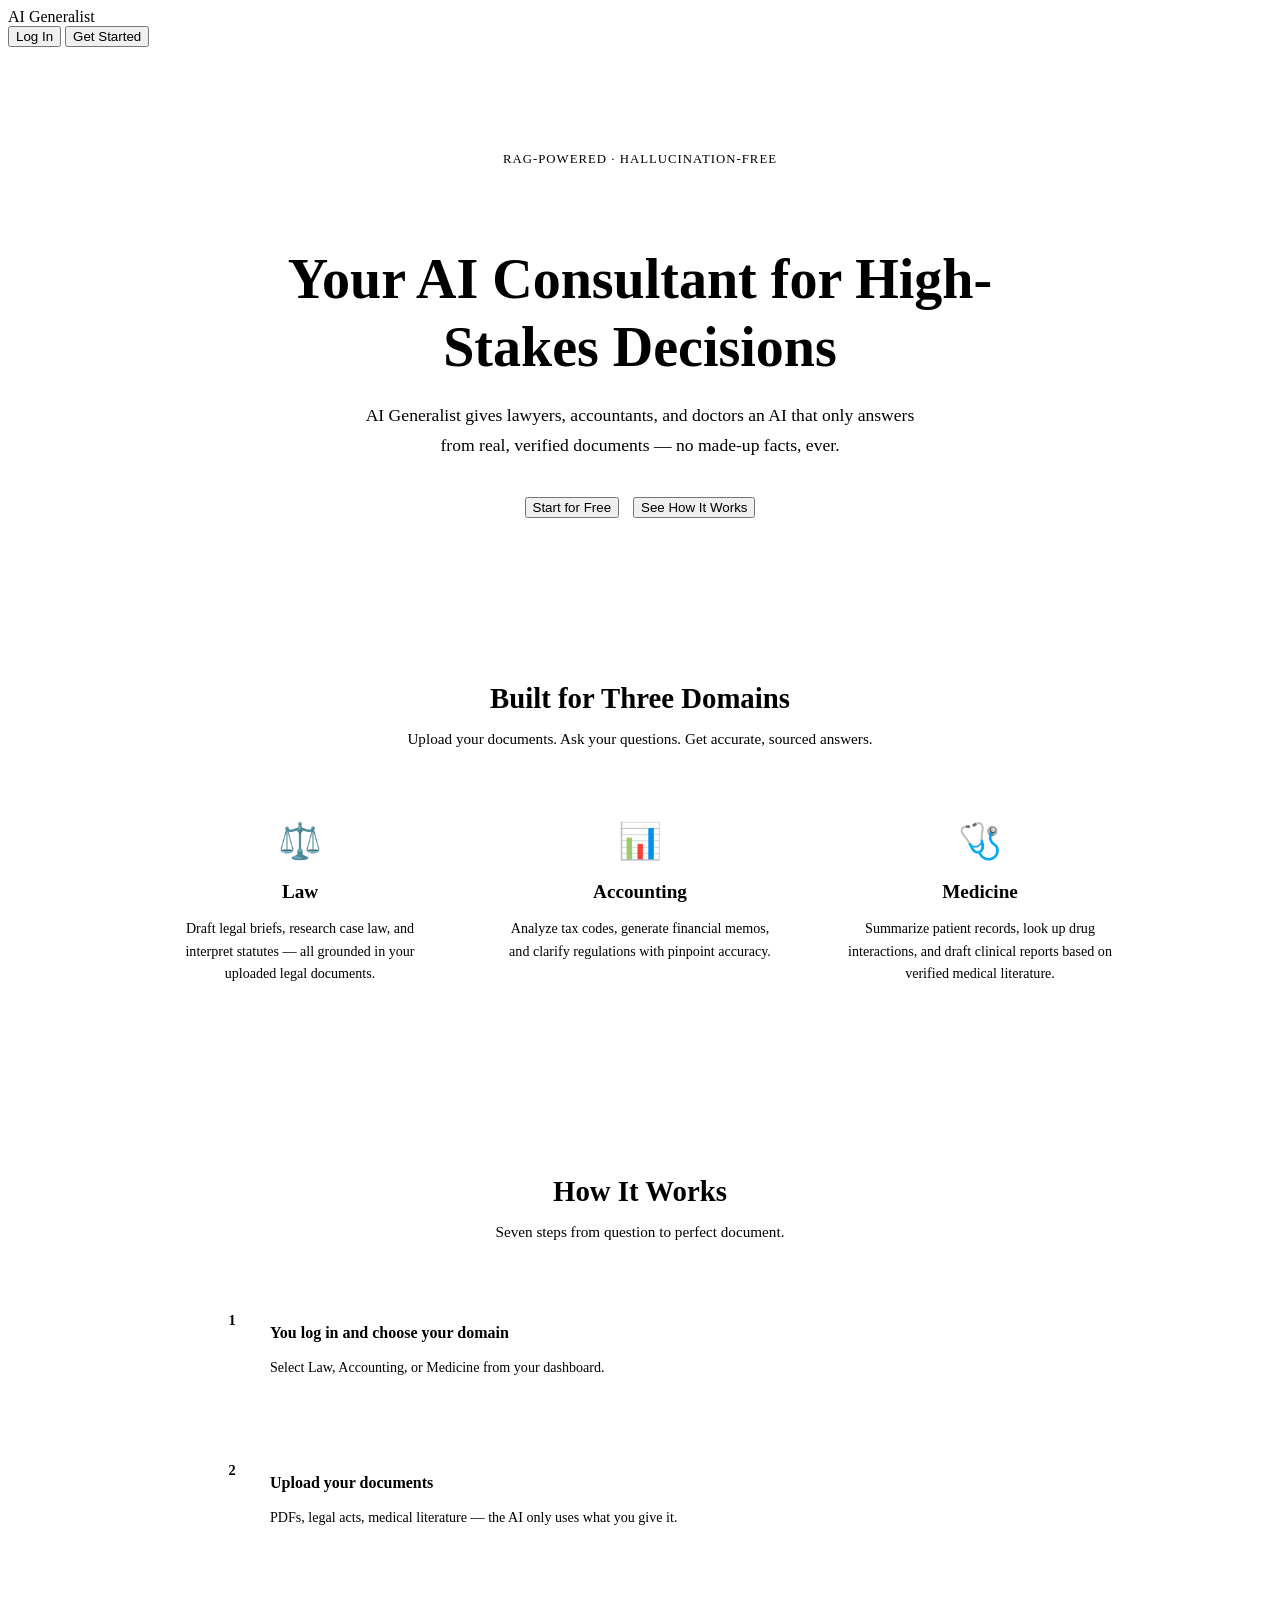
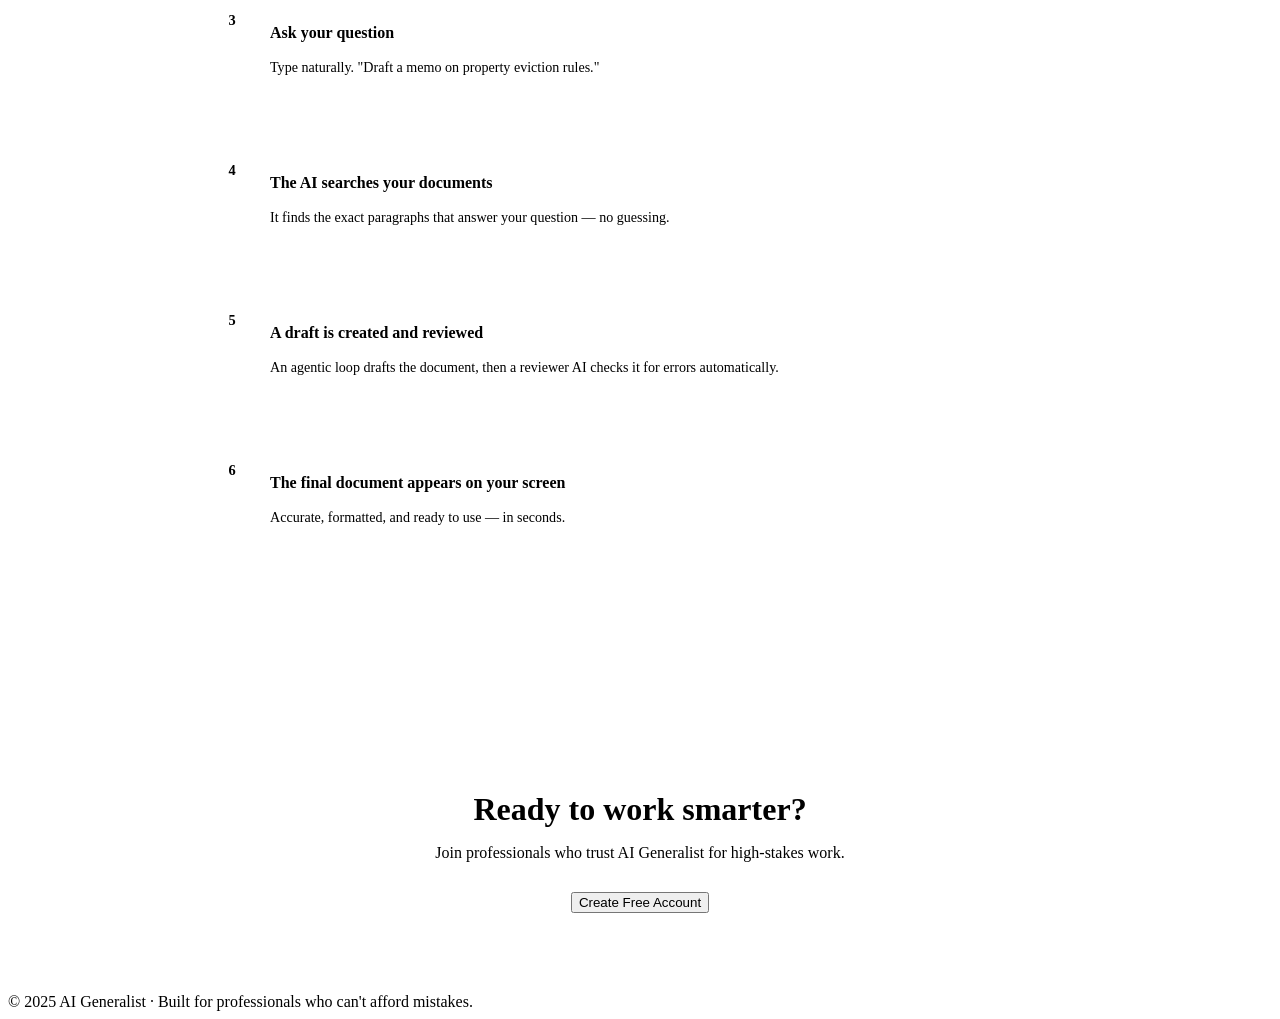
==== frontend/index.html @ da9af488 "Add frontend folder with 5 pages" ====
<!DOCTYPE html>
<html lang="en">
<head>
  <meta charset="UTF-8" />
  <meta name="viewport" content="width=device-width, initial-scale=1.0"/>
  <title>AI Generalist</title>
  <link rel="stylesheet" href="css/style.css"/>
  <style>
    .hero {
      text-align: center;
      padding: 100px 60px 80px;
      max-width: 800px;
      margin: 0 auto;
    }
    .hero-tag {
      display: inline-block;
      background: var(--accent-dim);
      color: var(--accent);
      border: 1px solid var(--accent);
      border-radius: 20px;
      padding: 5px 16px;
      font-size: 0.8rem;
      font-weight: 500;
      margin-bottom: 28px;
      letter-spacing: 1px;
      text-transform: uppercase;
    }
    .hero h1 {
      font-family: 'Playfair Display', serif;
      font-size: 3.5rem;
      line-height: 1.2;
      margin-bottom: 20px;
    }
    .hero h1 span { color: var(--accent); }
    .hero p {
      color: var(--text-muted);
      font-size: 1.1rem;
      line-height: 1.7;
      margin-bottom: 36px;
      max-width: 580px;
      margin-left: auto;
      margin-right: auto;
    }
    .hero-btns { display: flex; gap: 14px; justify-content: center; }

    /* DOMAINS */
    .domains {
      padding: 60px;
      max-width: 1000px;
      margin: 0 auto;
    }
    .section-title {
      font-family: 'Playfair Display', serif;
      font-size: 1.8rem;
      text-align: center;
      margin-bottom: 10px;
    }
    .section-sub {
      text-align: center;
      color: var(--text-muted);
      margin-bottom: 40px;
      font-size: 0.95rem;
    }
    .domain-grid {
      display: grid;
      grid-template-columns: repeat(3, 1fr);
      gap: 20px;
    }
    .domain-card {
      background: var(--surface);
      border: 1px solid var(--border);
      border-radius: 10px;
      padding: 32px 24px;
      text-align: center;
      transition: transform 0.2s, border-color 0.2s;
    }
    .domain-card:hover { transform: translateY(-4px); }
    .domain-card.law:hover { border-color: var(--law); }
    .domain-card.accounting:hover { border-color: var(--accounting); }
    .domain-card.medicine:hover { border-color: var(--medicine); }
    .domain-icon { font-size: 2.2rem; margin-bottom: 14px; }
    .domain-card h3 { font-family: 'Playfair Display', serif; font-size: 1.2rem; margin-bottom: 10px; }
    .domain-card p { color: var(--text-muted); font-size: 0.88rem; line-height: 1.6; }

    /* HOW IT WORKS */
    .how {
      padding: 60px;
      max-width: 900px;
      margin: 0 auto;
    }
    .steps { display: flex; flex-direction: column; gap: 16px; margin-top: 40px; }
    .step {
      display: flex;
      align-items: flex-start;
      gap: 20px;
      background: var(--surface);
      border: 1px solid var(--border);
      border-radius: 10px;
      padding: 22px 24px;
    }
    .step-num {
      background: var(--accent-dim);
      color: var(--accent);
      border: 1px solid var(--accent);
      border-radius: 50%;
      width: 36px;
      height: 36px;
      display: flex;
      align-items: center;
      justify-content: center;
      font-weight: 700;
      font-size: 0.9rem;
      flex-shrink: 0;
    }
    .step h4 { font-size: 1rem; margin-bottom: 4px; }
    .step p { color: var(--text-muted); font-size: 0.88rem; line-height: 1.6; }

    /* CTA */
    .cta {
      text-align: center;
      padding: 80px 60px;
      background: var(--surface);
      border-top: 1px solid var(--border);
      border-bottom: 1px solid var(--border);
      margin-top: 60px;
    }
    .cta h2 { font-family: 'Playfair Display', serif; font-size: 2rem; margin-bottom: 14px; }
    .cta p { color: var(--text-muted); margin-bottom: 30px; }
  </style>
</head>
<body>

  <nav>
    <div class="logo">AI Generalist</div>
    <div class="nav-links">
      <a href="pages/login.html"><button class="btn btn-ghost">Log In</button></a>
      <a href="pages/signup.html"><button class="btn btn-primary">Get Started</button></a>
    </div>
  </nav>

  <section class="hero">
    <div class="hero-tag">RAG-Powered · Hallucination-Free</div>
    <h1>Your AI Consultant for <span>High-Stakes</span> Decisions</h1>
    <p>AI Generalist gives lawyers, accountants, and doctors an AI that only answers from real, verified documents — no made-up facts, ever.</p>
    <div class="hero-btns">
      <a href="pages/signup.html"><button class="btn btn-primary">Start for Free</button></a>
      <a href="#how"><button class="btn btn-outline">See How It Works</button></a>
    </div>
  </section>

  <section class="domains">
    <h2 class="section-title">Built for Three Domains</h2>
    <p class="section-sub">Upload your documents. Ask your questions. Get accurate, sourced answers.</p>
    <div class="domain-grid">
      <div class="domain-card law">
        <div class="domain-icon">⚖️</div>
        <h3>Law</h3>
        <p>Draft legal briefs, research case law, and interpret statutes — all grounded in your uploaded legal documents.</p>
      </div>
      <div class="domain-card accounting">
        <div class="domain-icon">📊</div>
        <h3>Accounting</h3>
        <p>Analyze tax codes, generate financial memos, and clarify regulations with pinpoint accuracy.</p>
      </div>
      <div class="domain-card medicine">
        <div class="domain-icon">🩺</div>
        <h3>Medicine</h3>
        <p>Summarize patient records, look up drug interactions, and draft clinical reports based on verified medical literature.</p>
      </div>
    </div>
  </section>

  <section class="how" id="how">
    <h2 class="section-title">How It Works</h2>
    <p class="section-sub">Seven steps from question to perfect document.</p>
    <div class="steps">
      <div class="step">
        <div class="step-num">1</div>
        <div>
          <h4>You log in and choose your domain</h4>
          <p>Select Law, Accounting, or Medicine from your dashboard.</p>
        </div>
      </div>
      <div class="step">
        <div class="step-num">2</div>
        <div>
          <h4>Upload your documents</h4>
          <p>PDFs, legal acts, medical literature — the AI only uses what you give it.</p>
        </div>
      </div>
      <div class="step">
        <div class="step-num">3</div>
        <div>
          <h4>Ask your question</h4>
          <p>Type naturally. "Draft a memo on property eviction rules."</p>
        </div>
      </div>
      <div class="step">
        <div class="step-num">4</div>
        <div>
          <h4>The AI searches your documents</h4>
          <p>It finds the exact paragraphs that answer your question — no guessing.</p>
        </div>
      </div>
      <div class="step">
        <div class="step-num">5</div>
        <div>
          <h4>A draft is created and reviewed</h4>
          <p>An agentic loop drafts the document, then a reviewer AI checks it for errors automatically.</p>
        </div>
      </div>
      <div class="step">
        <div class="step-num">6</div>
        <div>
          <h4>The final document appears on your screen</h4>
          <p>Accurate, formatted, and ready to use — in seconds.</p>
        </div>
      </div>
    </div>
  </section>

  <section class="cta">
    <h2>Ready to work smarter?</h2>
    <p>Join professionals who trust AI Generalist for high-stakes work.</p>
    <a href="pages/signup.html"><button class="btn btn-primary">Create Free Account</button></a>
  </section>

  <footer>
    © 2025 AI Generalist · Built for professionals who can't afford mistakes.
  </footer>

</body>
</html>
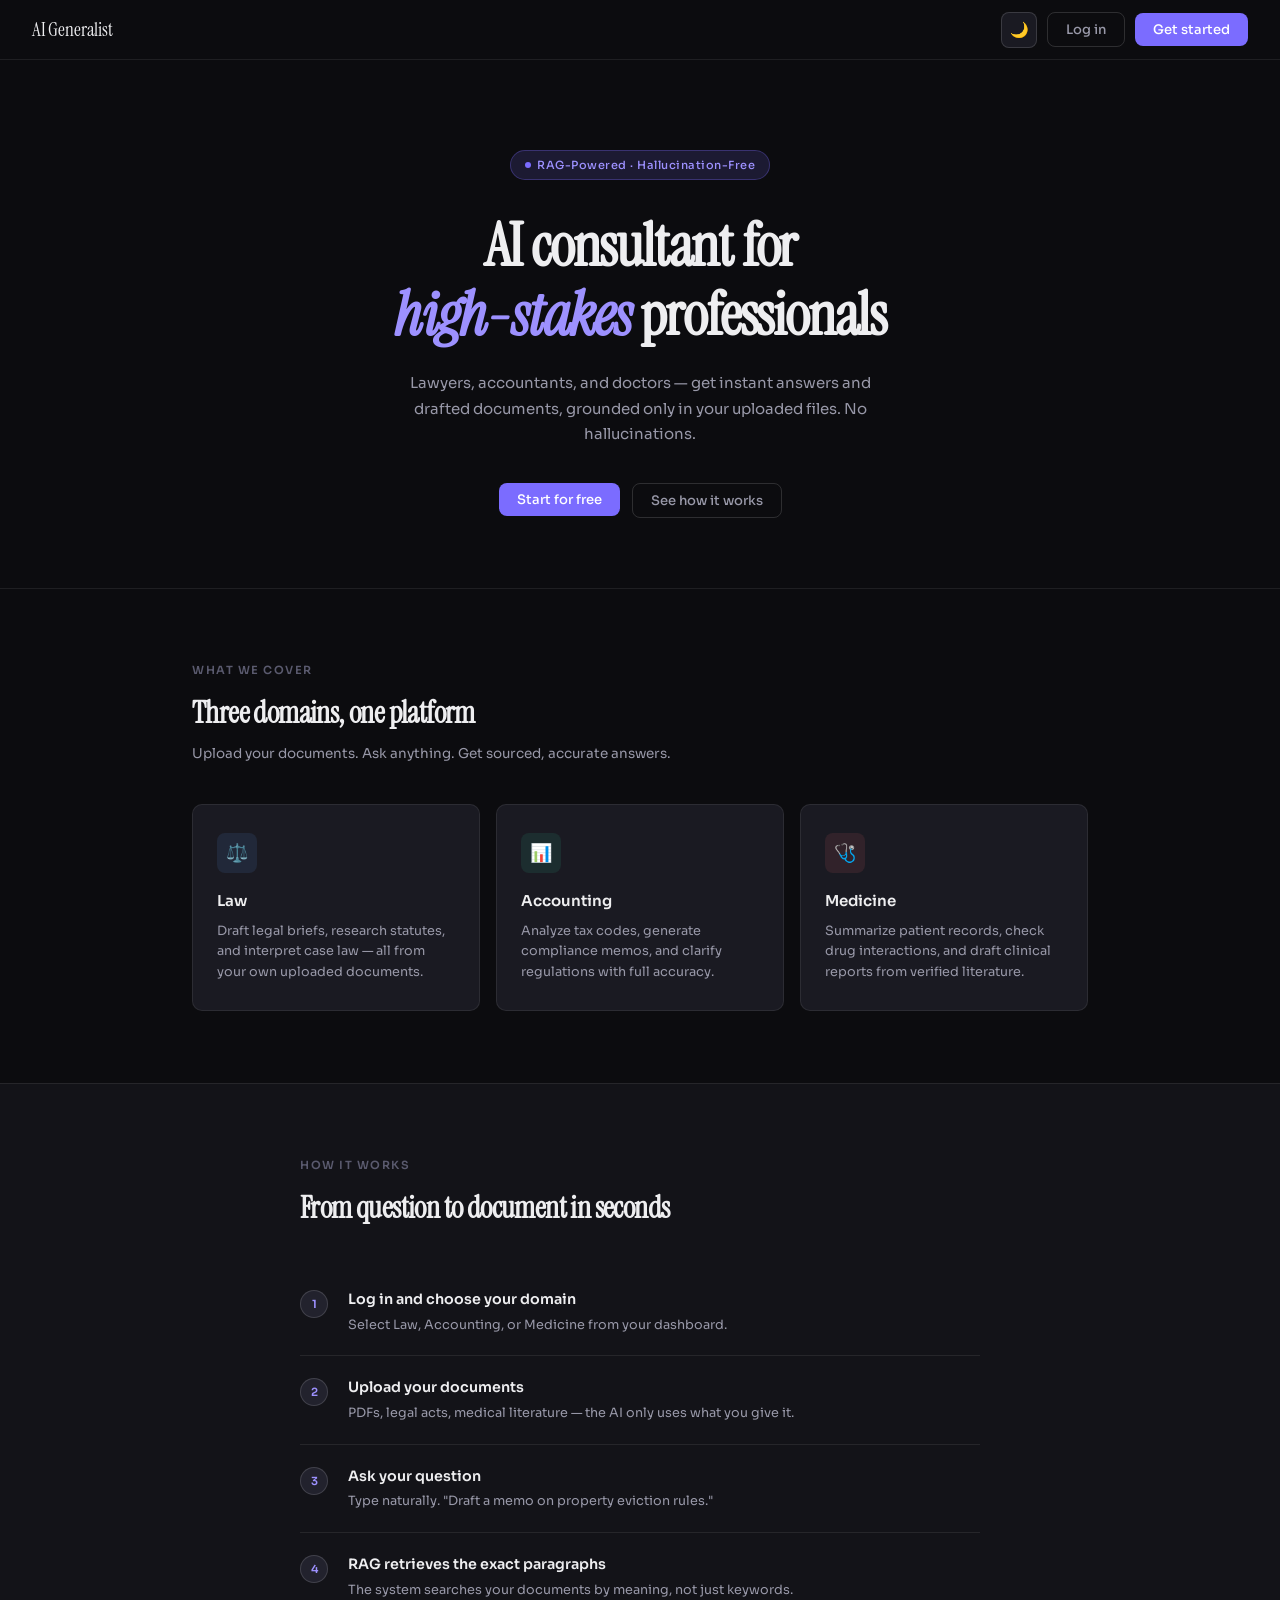
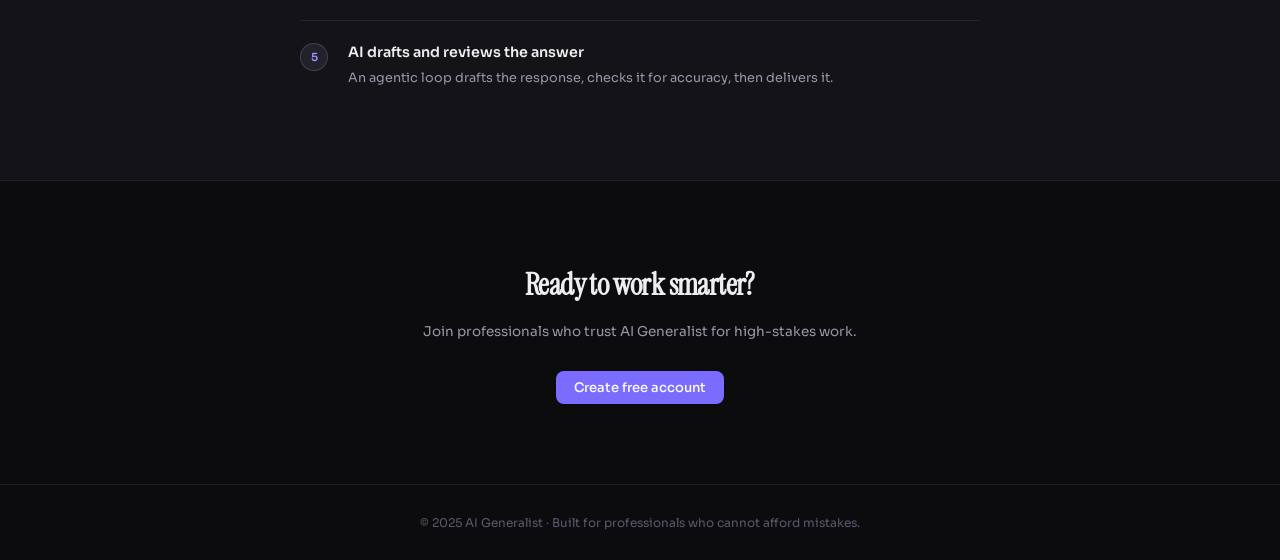
==== commit 2281cde5: "RAG pipeline and redesigned frontend" ====
--- a/frontend/index.html
+++ b/frontend/index.html
@@ -1,233 +1,299 @@
 <!DOCTYPE html>
-<html lang="en">
+<html lang="en" data-theme="dark">
 <head>
-  <meta charset="UTF-8" />
+  <meta charset="UTF-8"/>
   <meta name="viewport" content="width=device-width, initial-scale=1.0"/>
   <title>AI Generalist</title>
   <link rel="stylesheet" href="css/style.css"/>
   <style>
+    body { display: flex; flex-direction: column; }
+
+    /* HERO */
     .hero {
+      flex: 1;
+      display: flex;
+      flex-direction: column;
+      align-items: center;
+      justify-content: center;
       text-align: center;
-      padding: 100px 60px 80px;
-      max-width: 800px;
-      margin: 0 auto;
-    }
-    .hero-tag {
-      display: inline-block;
-      background: var(--accent-dim);
-      color: var(--accent);
-      border: 1px solid var(--accent);
+      padding: 90px 24px 70px;
+    }
+
+    .badge {
+      display: inline-flex;
+      align-items: center;
+      gap: 6px;
+      background: var(--accent-glow);
+      border: 1px solid rgba(123,108,255,0.3);
+      color: var(--accent2);
       border-radius: 20px;
-      padding: 5px 16px;
-      font-size: 0.8rem;
+      padding: 5px 14px;
+      font-size: 0.75rem;
       font-weight: 500;
-      margin-bottom: 28px;
-      letter-spacing: 1px;
-      text-transform: uppercase;
-    }
+      letter-spacing: 0.5px;
+      margin-bottom: 32px;
+    }
+    .badge-dot {
+      width: 6px; height: 6px;
+      background: var(--accent);
+      border-radius: 50%;
+    }
+
     .hero h1 {
-      font-family: 'Playfair Display', serif;
-      font-size: 3.5rem;
-      line-height: 1.2;
+      font-family: 'Instrument Serif', serif;
+      font-size: clamp(2.4rem, 6vw, 4rem);
+      line-height: 1.15;
+      letter-spacing: -0.02em;
       margin-bottom: 20px;
-    }
-    .hero h1 span { color: var(--accent); }
+      max-width: 700px;
+    }
+    .hero h1 em {
+      font-style: italic;
+      color: var(--accent2);
+    }
+
     .hero p {
-      color: var(--text-muted);
-      font-size: 1.1rem;
+      color: var(--text2);
+      font-size: 1rem;
       line-height: 1.7;
+      max-width: 500px;
       margin-bottom: 36px;
-      max-width: 580px;
-      margin-left: auto;
-      margin-right: auto;
-    }
-    .hero-btns { display: flex; gap: 14px; justify-content: center; }
+    }
+
+    .hero-btns { display: flex; gap: 12px; flex-wrap: wrap; justify-content: center; }
+
+    /* DIVIDER */
+    .divider-line {
+      width: 100%;
+      height: 1px;
+      background: var(--border);
+      margin: 0;
+    }
 
     /* DOMAINS */
     .domains {
-      padding: 60px;
-      max-width: 1000px;
+      padding: 72px 32px;
+      max-width: 960px;
       margin: 0 auto;
-    }
+      width: 100%;
+    }
+
+    .section-label {
+      font-size: 0.75rem;
+      font-weight: 600;
+      letter-spacing: 1.5px;
+      text-transform: uppercase;
+      color: var(--text3);
+      margin-bottom: 10px;
+    }
+
     .section-title {
-      font-family: 'Playfair Display', serif;
-      font-size: 1.8rem;
-      text-align: center;
-      margin-bottom: 10px;
-    }
+      font-family: 'Instrument Serif', serif;
+      font-size: 2rem;
+      letter-spacing: -0.02em;
+      margin-bottom: 6px;
+    }
+
     .section-sub {
-      text-align: center;
-      color: var(--text-muted);
+      color: var(--text2);
+      font-size: 0.9rem;
       margin-bottom: 40px;
-      font-size: 0.95rem;
-    }
+    }
+
     .domain-grid {
       display: grid;
       grid-template-columns: repeat(3, 1fr);
-      gap: 20px;
-    }
+      gap: 16px;
+    }
+
     .domain-card {
       background: var(--surface);
       border: 1px solid var(--border);
-      border-radius: 10px;
-      padding: 32px 24px;
-      text-align: center;
-      transition: transform 0.2s, border-color 0.2s;
-    }
-    .domain-card:hover { transform: translateY(-4px); }
-    .domain-card.law:hover { border-color: var(--law); }
-    .domain-card.accounting:hover { border-color: var(--accounting); }
-    .domain-card.medicine:hover { border-color: var(--medicine); }
-    .domain-icon { font-size: 2.2rem; margin-bottom: 14px; }
-    .domain-card h3 { font-family: 'Playfair Display', serif; font-size: 1.2rem; margin-bottom: 10px; }
-    .domain-card p { color: var(--text-muted); font-size: 0.88rem; line-height: 1.6; }
+      border-radius: var(--radius);
+      padding: 28px 24px;
+      transition: all var(--transition);
+      position: relative;
+      overflow: hidden;
+    }
+    .domain-card::after {
+      content: '';
+      position: absolute;
+      inset: 0;
+      opacity: 0;
+      transition: opacity var(--transition);
+    }
+    .domain-card.law::after { background: radial-gradient(circle at top left, rgba(96,165,250,0.06), transparent 60%); }
+    .domain-card.accounting::after { background: radial-gradient(circle at top left, rgba(52,211,153,0.06), transparent 60%); }
+    .domain-card.medicine::after { background: radial-gradient(circle at top left, rgba(248,113,113,0.06), transparent 60%); }
+
+    .domain-card:hover { border-color: var(--border2); transform: translateY(-2px); }
+    .domain-card:hover::after { opacity: 1; }
+    .domain-card.law:hover { border-color: rgba(96,165,250,0.3); }
+    .domain-card.accounting:hover { border-color: rgba(52,211,153,0.3); }
+    .domain-card.medicine:hover { border-color: rgba(248,113,113,0.3); }
+
+    .domain-icon {
+      width: 40px; height: 40px;
+      border-radius: 8px;
+      display: flex; align-items: center; justify-content: center;
+      font-size: 1.2rem;
+      margin-bottom: 16px;
+    }
+    .law .domain-icon { background: rgba(96,165,250,0.1); }
+    .accounting .domain-icon { background: rgba(52,211,153,0.1); }
+    .medicine .domain-icon { background: rgba(248,113,113,0.1); }
+
+    .domain-card h3 {
+      font-size: 1rem;
+      font-weight: 600;
+      margin-bottom: 8px;
+    }
+    .domain-card p { color: var(--text2); font-size: 0.85rem; line-height: 1.6; }
 
     /* HOW IT WORKS */
     .how {
-      padding: 60px;
-      max-width: 900px;
-      margin: 0 auto;
-    }
-    .steps { display: flex; flex-direction: column; gap: 16px; margin-top: 40px; }
+      padding: 72px 32px;
+      border-top: 1px solid var(--border);
+      background: var(--bg2);
+    }
+    .how-inner { max-width: 680px; margin: 0 auto; }
+
+    .steps { display: flex; flex-direction: column; gap: 0; margin-top: 36px; }
+
     .step {
       display: flex;
-      align-items: flex-start;
       gap: 20px;
-      background: var(--surface);
-      border: 1px solid var(--border);
-      border-radius: 10px;
-      padding: 22px 24px;
-    }
+      padding: 20px 0;
+      border-bottom: 1px solid var(--border);
+    }
+    .step:last-child { border-bottom: none; }
+
     .step-num {
-      background: var(--accent-dim);
-      color: var(--accent);
-      border: 1px solid var(--accent);
+      width: 28px; height: 28px;
       border-radius: 50%;
-      width: 36px;
-      height: 36px;
-      display: flex;
-      align-items: center;
-      justify-content: center;
-      font-weight: 700;
-      font-size: 0.9rem;
+      background: var(--surface2);
+      border: 1px solid var(--border2);
+      display: flex; align-items: center; justify-content: center;
+      font-size: 0.75rem;
+      font-weight: 600;
+      color: var(--accent2);
       flex-shrink: 0;
-    }
-    .step h4 { font-size: 1rem; margin-bottom: 4px; }
-    .step p { color: var(--text-muted); font-size: 0.88rem; line-height: 1.6; }
+      margin-top: 2px;
+    }
+
+    .step h4 { font-size: 0.95rem; font-weight: 600; margin-bottom: 4px; }
+    .step p { color: var(--text2); font-size: 0.85rem; line-height: 1.6; }
 
     /* CTA */
     .cta {
       text-align: center;
-      padding: 80px 60px;
-      background: var(--surface);
+      padding: 80px 24px;
       border-top: 1px solid var(--border);
-      border-bottom: 1px solid var(--border);
-      margin-top: 60px;
-    }
-    .cta h2 { font-family: 'Playfair Display', serif; font-size: 2rem; margin-bottom: 14px; }
-    .cta p { color: var(--text-muted); margin-bottom: 30px; }
+    }
+    .cta h2 {
+      font-family: 'Instrument Serif', serif;
+      font-size: 2rem;
+      letter-spacing: -0.02em;
+      margin-bottom: 12px;
+    }
+    .cta p { color: var(--text2); margin-bottom: 28px; font-size: 0.9rem; }
   </style>
 </head>
 <body>
 
-  <nav>
-    <div class="logo">AI Generalist</div>
-    <div class="nav-links">
-      <a href="pages/login.html"><button class="btn btn-ghost">Log In</button></a>
-      <a href="pages/signup.html"><button class="btn btn-primary">Get Started</button></a>
-    </div>
-  </nav>
-
-  <section class="hero">
-    <div class="hero-tag">RAG-Powered · Hallucination-Free</div>
-    <h1>Your AI Consultant for <span>High-Stakes</span> Decisions</h1>
-    <p>AI Generalist gives lawyers, accountants, and doctors an AI that only answers from real, verified documents — no made-up facts, ever.</p>
-    <div class="hero-btns">
-      <a href="pages/signup.html"><button class="btn btn-primary">Start for Free</button></a>
-      <a href="#how"><button class="btn btn-outline">See How It Works</button></a>
-    </div>
-  </section>
-
-  <section class="domains">
-    <h2 class="section-title">Built for Three Domains</h2>
-    <p class="section-sub">Upload your documents. Ask your questions. Get accurate, sourced answers.</p>
-    <div class="domain-grid">
-      <div class="domain-card law">
-        <div class="domain-icon">⚖️</div>
-        <h3>Law</h3>
-        <p>Draft legal briefs, research case law, and interpret statutes — all grounded in your uploaded legal documents.</p>
-      </div>
-      <div class="domain-card accounting">
-        <div class="domain-icon">📊</div>
-        <h3>Accounting</h3>
-        <p>Analyze tax codes, generate financial memos, and clarify regulations with pinpoint accuracy.</p>
-      </div>
-      <div class="domain-card medicine">
-        <div class="domain-icon">🩺</div>
-        <h3>Medicine</h3>
-        <p>Summarize patient records, look up drug interactions, and draft clinical reports based on verified medical literature.</p>
-      </div>
-    </div>
-  </section>
-
-  <section class="how" id="how">
-    <h2 class="section-title">How It Works</h2>
-    <p class="section-sub">Seven steps from question to perfect document.</p>
+<nav>
+  <div class="logo">AI Generalist</div>
+  <div class="nav-right">
+    <button class="theme-toggle" onclick="toggleTheme()" title="Toggle theme">
+      <span class="icon-moon">🌙</span>
+      <span class="icon-sun">☀️</span>
+    </button>
+    <a href="pages/login.html"><button class="btn btn-ghost">Log in</button></a>
+    <a href="pages/signup.html"><button class="btn btn-primary">Get started</button></a>
+  </div>
+</nav>
+
+<section class="hero">
+  <div class="badge"><span class="badge-dot"></span> RAG-Powered · Hallucination-Free</div>
+  <h1>AI consultant for<br/><em>high-stakes</em> professionals</h1>
+  <p>Lawyers, accountants, and doctors — get instant answers and drafted documents, grounded only in your uploaded files. No hallucinations.</p>
+  <div class="hero-btns">
+    <a href="pages/signup.html"><button class="btn btn-primary">Start for free</button></a>
+    <a href="#how"><button class="btn btn-ghost">See how it works</button></a>
+  </div>
+</section>
+
+<div class="divider-line"></div>
+
+<section class="domains">
+  <div class="section-label">What we cover</div>
+  <h2 class="section-title">Three domains, one platform</h2>
+  <p class="section-sub">Upload your documents. Ask anything. Get sourced, accurate answers.</p>
+  <div class="domain-grid">
+    <div class="domain-card law">
+      <div class="domain-icon">⚖️</div>
+      <h3>Law</h3>
+      <p>Draft legal briefs, research statutes, and interpret case law — all from your own uploaded documents.</p>
+    </div>
+    <div class="domain-card accounting">
+      <div class="domain-icon">📊</div>
+      <h3>Accounting</h3>
+      <p>Analyze tax codes, generate compliance memos, and clarify regulations with full accuracy.</p>
+    </div>
+    <div class="domain-card medicine">
+      <div class="domain-icon">🩺</div>
+      <h3>Medicine</h3>
+      <p>Summarize patient records, check drug interactions, and draft clinical reports from verified literature.</p>
+    </div>
+  </div>
+</section>
+
+<section class="how" id="how">
+  <div class="how-inner">
+    <div class="section-label">How it works</div>
+    <h2 class="section-title">From question to document in seconds</h2>
     <div class="steps">
       <div class="step">
         <div class="step-num">1</div>
-        <div>
-          <h4>You log in and choose your domain</h4>
-          <p>Select Law, Accounting, or Medicine from your dashboard.</p>
-        </div>
+        <div><h4>Log in and choose your domain</h4><p>Select Law, Accounting, or Medicine from your dashboard.</p></div>
       </div>
       <div class="step">
         <div class="step-num">2</div>
-        <div>
-          <h4>Upload your documents</h4>
-          <p>PDFs, legal acts, medical literature — the AI only uses what you give it.</p>
-        </div>
+        <div><h4>Upload your documents</h4><p>PDFs, legal acts, medical literature — the AI only uses what you give it.</p></div>
       </div>
       <div class="step">
         <div class="step-num">3</div>
-        <div>
-          <h4>Ask your question</h4>
-          <p>Type naturally. "Draft a memo on property eviction rules."</p>
-        </div>
+        <div><h4>Ask your question</h4><p>Type naturally. "Draft a memo on property eviction rules."</p></div>
       </div>
       <div class="step">
         <div class="step-num">4</div>
-        <div>
-          <h4>The AI searches your documents</h4>
-          <p>It finds the exact paragraphs that answer your question — no guessing.</p>
-        </div>
+        <div><h4>RAG retrieves the exact paragraphs</h4><p>The system searches your documents by meaning, not just keywords.</p></div>
       </div>
       <div class="step">
         <div class="step-num">5</div>
-        <div>
-          <h4>A draft is created and reviewed</h4>
-          <p>An agentic loop drafts the document, then a reviewer AI checks it for errors automatically.</p>
-        </div>
-      </div>
-      <div class="step">
-        <div class="step-num">6</div>
-        <div>
-          <h4>The final document appears on your screen</h4>
-          <p>Accurate, formatted, and ready to use — in seconds.</p>
-        </div>
-      </div>
-    </div>
-  </section>
-
-  <section class="cta">
-    <h2>Ready to work smarter?</h2>
-    <p>Join professionals who trust AI Generalist for high-stakes work.</p>
-    <a href="pages/signup.html"><button class="btn btn-primary">Create Free Account</button></a>
-  </section>
-
-  <footer>
-    © 2025 AI Generalist · Built for professionals who can't afford mistakes.
-  </footer>
+        <div><h4>AI drafts and reviews the answer</h4><p>An agentic loop drafts the response, checks it for accuracy, then delivers it.</p></div>
+      </div>
+    </div>
+  </div>
+</section>
+
+<section class="cta">
+  <h2>Ready to work smarter?</h2>
+  <p>Join professionals who trust AI Generalist for high-stakes work.</p>
+  <a href="pages/signup.html"><button class="btn btn-primary">Create free account</button></a>
+</section>
+
+<footer>© 2025 AI Generalist · Built for professionals who cannot afford mistakes.</footer>
+
+<script>
+  function toggleTheme() {
+    const html = document.documentElement;
+    html.setAttribute('data-theme', html.getAttribute('data-theme') === 'dark' ? 'light' : 'dark');
+    localStorage.setItem('theme', html.getAttribute('data-theme'));
+  }
+  const saved = localStorage.getItem('theme');
+  if (saved) document.documentElement.setAttribute('data-theme', saved);
+</script>
 
 </body>
 </html>
--- a/frontend/css/style.css
+++ b/frontend/css/style.css
@@ -0,0 +1,165 @@
+@import url('https://fonts.googleapis.com/css2?family=Sora:wght@300;400;500;600&family=Instrument+Serif:ital@0;1&display=swap');
+
+*, *::before, *::after { margin: 0; padding: 0; box-sizing: border-box; }
+
+:root {
+  --bg: #0c0c0f;
+  --bg2: #131318;
+  --surface: #1a1a22;
+  --surface2: #22222d;
+  --border: rgba(255,255,255,0.08);
+  --border2: rgba(255,255,255,0.14);
+  --text: #eeeef0;
+  --text2: #9898a8;
+  --text3: #5a5a6e;
+  --accent: #7b6cff;
+  --accent2: #9d91ff;
+  --accent-glow: rgba(123,108,255,0.15);
+  --law: #60a5fa;
+  --accounting: #34d399;
+  --medicine: #f87171;
+  --radius: 10px;
+  --nav-h: 60px;
+  --transition: 0.2s ease;
+}
+
+[data-theme="light"] {
+  --bg: #f8f8fc;
+  --bg2: #f0f0f7;
+  --surface: #ffffff;
+  --surface2: #f4f4fb;
+  --border: rgba(0,0,0,0.08);
+  --border2: rgba(0,0,0,0.14);
+  --text: #111118;
+  --text2: #555568;
+  --text3: #9898a8;
+  --accent-glow: rgba(123,108,255,0.08);
+}
+
+html { font-size: 15px; }
+body {
+  background: var(--bg);
+  color: var(--text);
+  font-family: 'Sora', sans-serif;
+  font-weight: 400;
+  line-height: 1.6;
+  min-height: 100vh;
+  transition: background var(--transition), color var(--transition);
+}
+
+a { text-decoration: none; color: inherit; }
+button { font-family: 'Sora', sans-serif; cursor: pointer; }
+input, textarea { font-family: 'Sora', sans-serif; }
+
+/* ── NAV ── */
+nav {
+  height: var(--nav-h);
+  display: flex;
+  align-items: center;
+  justify-content: space-between;
+  padding: 0 32px;
+  border-bottom: 1px solid var(--border);
+  background: var(--bg);
+  position: sticky;
+  top: 0;
+  z-index: 100;
+  backdrop-filter: blur(12px);
+}
+
+.logo {
+  font-family: 'Instrument Serif', serif;
+  font-size: 1.25rem;
+  letter-spacing: -0.01em;
+  color: var(--text);
+}
+
+.nav-right { display: flex; align-items: center; gap: 10px; }
+
+/* ── THEME TOGGLE ── */
+.theme-toggle {
+  width: 36px; height: 36px;
+  border-radius: 8px;
+  border: 1px solid var(--border2);
+  background: var(--surface);
+  color: var(--text2);
+  display: flex; align-items: center; justify-content: center;
+  font-size: 1rem;
+  transition: all var(--transition);
+}
+.theme-toggle:hover { border-color: var(--accent); color: var(--accent); }
+
+/* ── BUTTONS ── */
+.btn {
+  padding: 8px 18px;
+  border-radius: 8px;
+  font-size: 0.875rem;
+  font-weight: 500;
+  border: none;
+  transition: all var(--transition);
+  display: inline-flex; align-items: center; gap: 6px;
+}
+
+.btn-ghost {
+  background: transparent;
+  color: var(--text2);
+  border: 1px solid var(--border2);
+}
+.btn-ghost:hover { color: var(--text); border-color: var(--border2); background: var(--surface); }
+
+.btn-primary {
+  background: var(--accent);
+  color: #fff;
+}
+.btn-primary:hover { background: var(--accent2); transform: translateY(-1px); }
+
+.btn-outline {
+  background: transparent;
+  color: var(--accent);
+  border: 1px solid var(--accent);
+}
+.btn-outline:hover { background: var(--accent-glow); }
+
+/* ── FORMS ── */
+.form-group { display: flex; flex-direction: column; gap: 5px; margin-bottom: 14px; }
+
+.form-group label { font-size: 0.8rem; font-weight: 500; color: var(--text2); }
+
+.form-group input {
+  background: var(--bg);
+  border: 1px solid var(--border2);
+  border-radius: 8px;
+  padding: 10px 14px;
+  color: var(--text);
+  font-size: 0.9rem;
+  transition: border-color var(--transition);
+  outline: none;
+}
+.form-group input:focus { border-color: var(--accent); }
+.form-group input::placeholder { color: var(--text3); }
+
+/* ── ERROR ── */
+.error-msg {
+  background: rgba(248,113,113,0.08);
+  border: 1px solid rgba(248,113,113,0.3);
+  color: #f87171;
+  border-radius: 8px;
+  padding: 10px 14px;
+  font-size: 0.85rem;
+  margin-bottom: 14px;
+  display: none;
+}
+
+/* ── FOOTER ── */
+footer {
+  text-align: center;
+  padding: 28px;
+  color: var(--text3);
+  font-size: 0.8rem;
+  border-top: 1px solid var(--border);
+}
+
+/* ── THEME SCRIPT HELPER ── */
+.icon-sun { display: none; }
+.icon-moon { display: block; }
+[data-theme="light"] .icon-sun { display: block; }
+[data-theme="light"] .icon-moon { display: none; }
